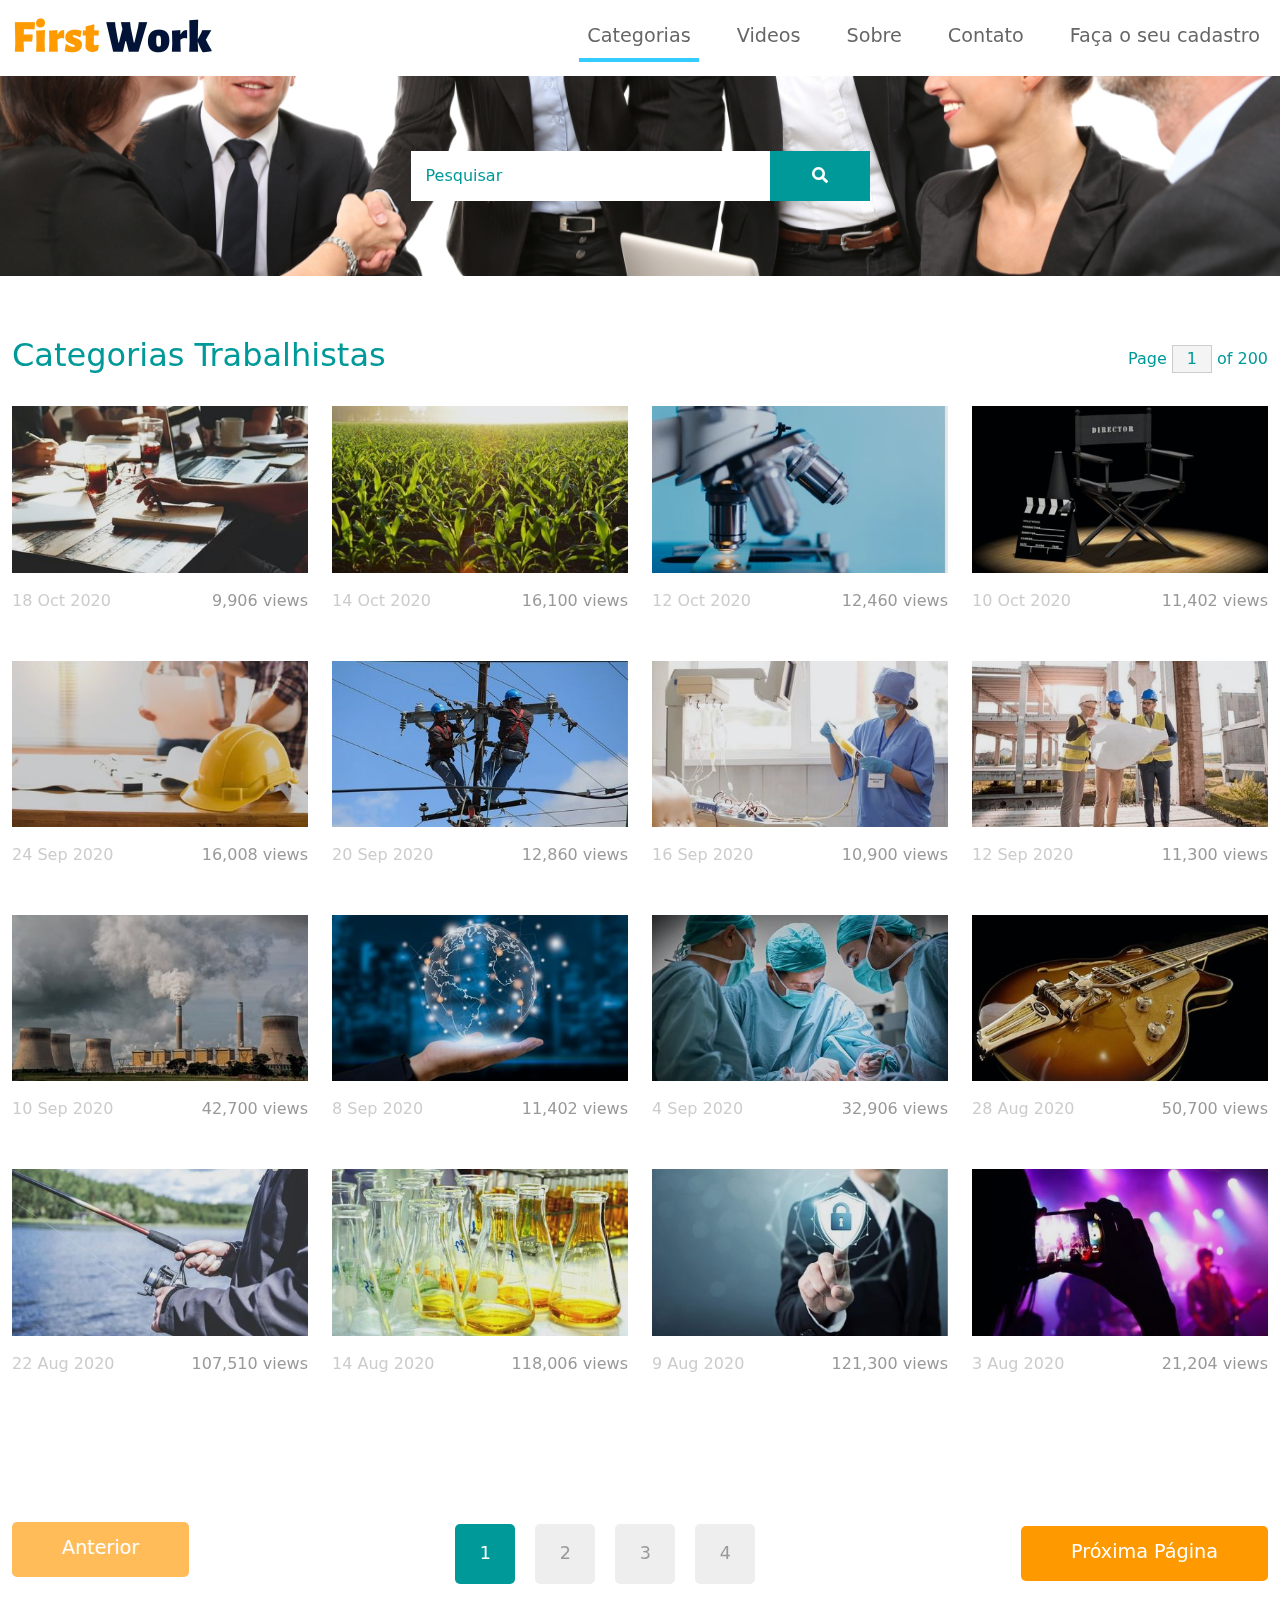
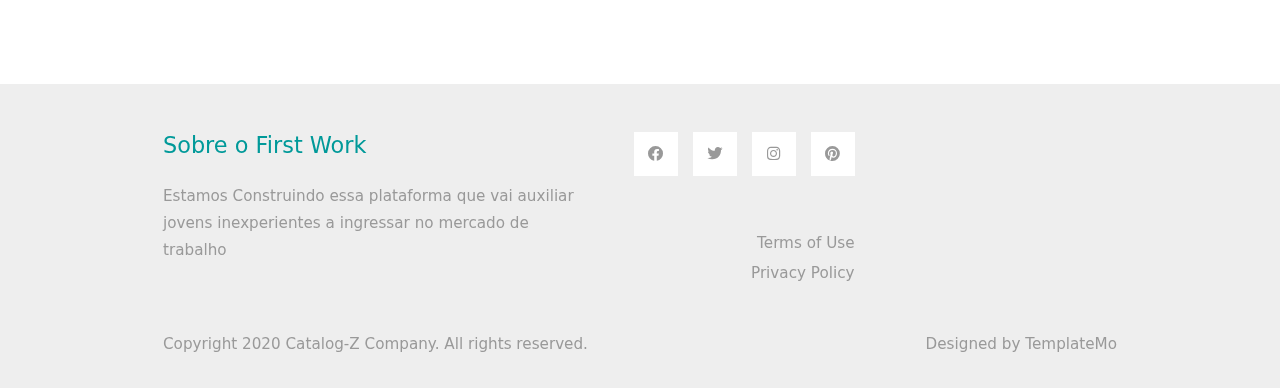
==== FirstWork/index.html @ 3b031805 "nome do arquivo" ====
<!DOCTYPE html>
<html lang="en">
<head>
    <meta charset="UTF-8">
    <meta name="viewport" content="width=device-width, initial-scale=1.0">
    <title>First Work</title>
    <link rel="stylesheet" href="css/bootstrap.min.css">
    <link rel="stylesheet" href="fontawesome/css/all.min.css">
    <link rel="stylesheet" href="css/templatemo-style.css">
<!--
    
TemplateMo 556 Catalog-Z

https://templatemo.com/tm-556-catalog-z

-->
</head>
<body>
    <!-- Page Loader -->
    <!--<div id="loader-wrapper">
        <div id="loader"></div>

        <div class="loader-section section-left"></div>
        <div class="loader-section section-right"></div>

    </div>-->
    <nav class="navbar navbar-expand-lg">
        <div class="container-fluid">
            <a class="navbar-brand" href="#">
                <img src="./img/logotipo.png" width="200px" alt="">
            </a>
            <button class="navbar-toggler" type="button" data-toggle="collapse" data-target="#navbarSupportedContent" aria-controls="navbarSupportedContent" aria-expanded="false" aria-label="Toggle navigation">
                <i class="fas fa-bars"></i>
            </button>
            <div class="collapse navbar-collapse" id="navbarSupportedContent">
            <ul class="navbar-nav ml-auto mb-2 mb-lg-0">
                <li class="nav-item">
                    <a class="nav-link nav-link-1 active" aria-current="page" href="index.html">Categorias</a>
                </li>
                <li class="nav-item">
                    <a class="nav-link nav-link-2" href="videos.html">Videos</a>
                </li>
                <li class="nav-item">
                    <a class="nav-link nav-link-3" href="about.html">Sobre</a>
                </li>
                <li class="nav-item">
                    <a class="nav-link nav-link-4" href="contact.html">Contato</a>
                </li>
                <li class="nav-item">
                    <a class="nav-link nav-link-4" href="cadastro.html">Faça o seu cadastro</a>
                </li>
            </ul>
            </div>
        </div>
    </nav>

    <div class="tm-hero d-flex justify-content-center align-items-center" data-parallax="scroll" data-image-src="img/hero.jpg">
        <form class="d-flex tm-search-form">
            <input class="form-control tm-search-input" type="search" placeholder="Pesquisar" aria-label="Pesquisar">
            <button class="btn btn-outline-success tm-search-btn" type="submit">
                <i class="fas fa-search"></i>
            </button>
        </form>
    </div>

    <div class="container-fluid tm-container-content tm-mt-60">
        <div class="row mb-4">
            <h2 class="col-6 tm-text-primary">
                Categorias Trabalhistas
            </h2>
            <div class="col-6 d-flex justify-content-end align-items-center">
                <form action="" class="tm-text-primary">
                    Page <input type="text" value="1" size="1" class="tm-input-paging tm-text-primary"> of 200
                </form>
            </div>
        </div>
        <div class="row tm-mb-90 tm-gallery">
        	<div class="col-xl-3 col-lg-4 col-md-6 col-sm-6 col-12 mb-5">
                <figure class="effect-ming tm-video-item">
                    <img src="img/administracao.jpg" alt="Image" class="img-fluid">
                    <figcaption class="d-flex align-items-center justify-content-center">
                        <h2>Administração</h2>
                        <a href="photo-detail.html">Ver vaga</a>
                    </figcaption>                    
                </figure>
                <div class="d-flex justify-content-between tm-text-gray">
                    <span class="tm-text-gray-light">18 Oct 2020</span>
                    <span>9,906 views</span>
                </div>
            </div>
            <div class="col-xl-3 col-lg-4 col-md-6 col-sm-6 col-12 mb-5">
                <figure class="effect-ming tm-video-item">
                    <img src="img/agricultura.jpg" alt="Image" class="img-fluid">
                    <figcaption class="d-flex align-items-center justify-content-center">
                        <h2>agricultura</h2>
                        <a href="photo-detail.html">Ver vaga</a>
                    </figcaption>                    
                </figure>
                <div class="d-flex justify-content-between tm-text-gray">
                    <span class="tm-text-gray-light">14 Oct 2020</span>
                    <span>16,100 views</span>
                </div>
            </div>
            <div class="col-xl-3 col-lg-4 col-md-6 col-sm-6 col-12 mb-5">
                <figure class="effect-ming tm-video-item">
                    <img src="img/biologia.jpg" alt="Image" class="img-fluid">
                    <figcaption class="d-flex align-items-center justify-content-center">
                        <h2>Biologia</h2>
                        <a href="photo-detail.html">Ver vaga</a>
                    </figcaption>                    
                </figure>
                <div class="d-flex justify-content-between tm-text-gray">
                    <span class="tm-text-gray-light">12 Oct 2020</span>
                    <span>12,460 views</span>
                </div>
            </div>

            <div class="col-xl-3 col-lg-4 col-md-6 col-sm-6 col-12 mb-5">
                <figure class="effect-ming tm-video-item">
                    <img src="img/cinema.jpg" alt="Image" class="img-fluid">
                    <figcaption class="d-flex align-items-center justify-content-center">
                        <h2>Cinema</h2>
                        <a href="photo-detail.html">Ver mais</a>
                    </figcaption>                    
                </figure>
                <div class="d-flex justify-content-between tm-text-gray">
                    <span class="tm-text-gray-light">10 Oct 2020</span>
                    <span>11,402 views</span>
                </div>
            </div>
            
            <div class="col-xl-3 col-lg-4 col-md-6 col-sm-6 col-12 mb-5">
                <figure class="effect-ming tm-video-item">
                    <img src="img/construcao-civil.jpg" alt="Image" class="img-fluid">
                    <figcaption class="d-flex align-items-center justify-content-center">
                        <h2>Construção civil</h2>
                        <a href="photo-detail.html">View more</a>
                    </figcaption>                    
                </figure>
                <div class="d-flex justify-content-between tm-text-gray">
                    <span class="tm-text-gray-light">24 Sep 2020</span>
                    <span>16,008 views</span>
                </div>
            </div>

            <div class="col-xl-3 col-lg-4 col-md-6 col-sm-6 col-12 mb-5">
                <figure class="effect-ming tm-video-item">
                    <img src="img/eletrica.jpg" alt="Image" class="img-fluid">
                    <figcaption class="d-flex align-items-center justify-content-center">
                        <h2>Elétrica</h2>
                        <a href="photo-detail.html">View more</a>
                    </figcaption>                    
                </figure>
                <div class="d-flex justify-content-between tm-text-gray">
                    <span class="tm-text-gray-light">20 Sep 2020</span>
                    <span>12,860 views</span>
                </div>
            </div>

            <div class="col-xl-3 col-lg-4 col-md-6 col-sm-6 col-12 mb-5">
                <figure class="effect-ming tm-video-item">
                    <img src="img/enfermagem.jpg" alt="Image" class="img-fluid">
                    <figcaption class="d-flex align-items-center justify-content-center">
                        <h2>Emfermagem</h2>
                        <a href="photo-detail.html">View more</a>
                    </figcaption>                    
                </figure>
                <div class="d-flex justify-content-between tm-text-gray">
                    <span class="tm-text-gray-light">16 Sep 2020</span>
                    <span>10,900 views</span>
                </div>
            </div>

            <div class="col-xl-3 col-lg-4 col-md-6 col-sm-6 col-12 mb-5">
                <figure class="effect-ming tm-video-item">
                    <img src="img/Engenharia.jpg" alt="Image" class="img-fluid">
                    <figcaption class="d-flex align-items-center justify-content-center">
                        <h2>Engenharia</h2>
                        <a href="photo-detail.html">View more</a>
                    </figcaption>                    
                </figure>
                <div class="d-flex justify-content-between tm-text-gray">
                    <span class="tm-text-gray-light">12 Sep 2020</span>
                    <span>11,300 views</span>
                </div>
            </div>

            <div class="col-xl-3 col-lg-4 col-md-6 col-sm-6 col-12 mb-5">
                <figure class="effect-ming tm-video-item">
                    <img src="img/Industria.jpg" alt="Image" class="img-fluid">
                    <figcaption class="d-flex align-items-center justify-content-center">
                        <h2>Industria</h2>
                        <a href="photo-detail.html">View more</a>
                    </figcaption>                    
                </figure>
                <div class="d-flex justify-content-between tm-text-gray">
                    <span class="tm-text-gray-light">10 Sep 2020</span>
                    <span>42,700 views</span>
                </div>
            </div>

            <div class="col-xl-3 col-lg-4 col-md-6 col-sm-6 col-12 mb-5">
                <figure class="effect-ming tm-video-item">
                    <img src="img/informatica.jpg" alt="Image" class="img-fluid">
                    <figcaption class="d-flex align-items-center justify-content-center">
                        <h2>Informatica</h2>
                        <a href="photo-detail.html">View more</a>
                    </figcaption>                    
                </figure>
                <div class="d-flex justify-content-between tm-text-gray">
                    <span class="tm-text-gray-light">8 Sep 2020</span>
                    <span>11,402 views</span>
                </div>
            </div>

            <div class="col-xl-3 col-lg-4 col-md-6 col-sm-6 col-12 mb-5">
                <figure class="effect-ming tm-video-item">
                    <img src="img/medicina.jpg" alt="Image" class="img-fluid">
                    <figcaption class="d-flex align-items-center justify-content-center">
                        <h2>Medicina</h2>
                        <a href="photo-detail.html">View more</a>
                    </figcaption>                    
                </figure>
                <div class="d-flex justify-content-between tm-text-gray">
                    <span class="tm-text-gray-light">4 Sep 2020</span>
                    <span>32,906 views</span>
                </div>
            </div>

            <div class="col-xl-3 col-lg-4 col-md-6 col-sm-6 col-12 mb-5">
                <figure class="effect-ming tm-video-item">
                    <img src="img/Musico.jpg" alt="Image" class="img-fluid">
                    <figcaption class="d-flex align-items-center justify-content-center">
                        <h2>Musica</h2>
                        <a href="photo-detail.html">View more</a>
                    </figcaption>                    
                </figure>
                <div class="d-flex justify-content-between tm-text-gray">
                    <span class="tm-text-gray-light">28 Aug 2020</span>
                    <span>50,700 views</span>
                </div>
            </div>

            <div class="col-xl-3 col-lg-4 col-md-6 col-sm-6 col-12 mb-5">
                <figure class="effect-ming tm-video-item">
                    <img src="img/pesca.jpg" alt="Image" class="img-fluid">
                    <figcaption class="d-flex align-items-center justify-content-center">
                        <h2>Pesca</h2>
                        <a href="photo-detail.html">View more</a>
                    </figcaption>                    
                </figure>
                <div class="d-flex justify-content-between tm-text-gray">
                    <span class="tm-text-gray-light">22 Aug 2020</span>
                    <span>107,510 views</span>
                </div>
            </div>

            <div class="col-xl-3 col-lg-4 col-md-6 col-sm-6 col-12 mb-5">
                <figure class="effect-ming tm-video-item">
                    <img src="img/quimica.jpg" alt="Image" class="img-fluid">
                    <figcaption class="d-flex align-items-center justify-content-center">
                        <h2>Quimica</h2>
                        <a href="photo-detail.html">View more</a>
                    </figcaption>                    
                </figure>
                <div class="d-flex justify-content-between tm-text-gray">
                    <span class="tm-text-gray-light">14 Aug 2020</span>
                    <span>118,006 views</span>
                </div>
            </div>

            <div class="col-xl-3 col-lg-4 col-md-6 col-sm-6 col-12 mb-5">
                <figure class="effect-ming tm-video-item">
                    <img src="img/seguranca.jpg" alt="Image" class="img-fluid">
                    <figcaption class="d-flex align-items-center justify-content-center">
                        <h2>Segurança</h2>
                        <a href="photo-detail.html">View more</a>
                    </figcaption>                    
                </figure>
                <div class="d-flex justify-content-between tm-text-gray">
                    <span class="tm-text-gray-light">9 Aug 2020</span>
                    <span>121,300 views</span>
                </div>
            </div>

            <div class="col-xl-3 col-lg-4 col-md-6 col-sm-6 col-12 mb-5">
                <figure class="effect-ming tm-video-item">
                    <img src="img/social_midia.jpg" alt="Image" class="img-fluid">
                    <figcaption class="d-flex align-items-center justify-content-center">
                        <h2>Social Midia</h2>
                        <a href="photo-detail.html">View more</a>
                    </figcaption>                    
                </figure>
                <div class="d-flex justify-content-between tm-text-gray">
                    <span class="tm-text-gray-light">3 Aug 2020</span>
                    <span>21,204 views</span>
                </div>
            </div>         
        </div> <!-- row -->
        <div class="row tm-mb-90">
            <div class="col-12 d-flex justify-content-between align-items-center tm-paging-col">
                <a href="javascript:void(0);" class="btn btn-primary tm-btn-prev mb-2 disabled">Anterior</a>
                <div class="tm-paging d-flex">
                    <a href="javascript:void(0);" class="active tm-paging-link">1</a>
                    <a href="javascript:void(0);" class="tm-paging-link">2</a>
                    <a href="javascript:void(0);" class="tm-paging-link">3</a>
                    <a href="javascript:void(0);" class="tm-paging-link">4</a>
                </div>
                <a href="javascript:void(0);" class="btn btn-primary tm-btn-next">Próxima Página</a>
            </div>            
        </div>
    </div> <!-- container-fluid, tm-container-content -->

    <footer class="tm-bg-gray pt-5 pb-3 tm-text-gray tm-footer">
        <div class="container-fluid tm-container-small">
            <div class="row">
                <div class="col-lg-6 col-md-12 col-12 px-5 mb-5">
                    <h3 class="tm-text-primary mb-4 tm-footer-title">Sobre o First Work</h3>
                    <p>Estamos Construindo essa plataforma que vai auxiliar jovens inexperientes a ingressar no mercado de trabalho</p>
                </div>
                <!-- 
                <div class="col-lg-3 col-md-6 col-sm-6 col-12 px-5 mb-5">
                    <h3 class="tm-text-primary mb-4 tm-footer-title">Our Links</h3>
                    <ul class="tm-footer-links pl-0">
                        <li><a href="#">Advertise</a></li>
                        <li><a href="#">Support</a></li>
                        <li><a href="#">Our Company</a></li>
                        <li><a href="#">Contact</a></li>
                    </ul>
                </div> -->
                <div class="col-lg-3 col-md-6 col-sm-6 col-12 px-5 mb-5">
                    <ul class="tm-social-links d-flex justify-content-end pl-0 mb-5">
                        <li class="mb-2"><a href="https://facebook.com"><i class="fab fa-facebook"></i></a></li>
                        <li class="mb-2"><a href="https://twitter.com"><i class="fab fa-twitter"></i></a></li>
                        <li class="mb-2"><a href="https://instagram.com"><i class="fab fa-instagram"></i></a></li>
                        <li class="mb-2"><a href="https://pinterest.com"><i class="fab fa-pinterest"></i></a></li>
                    </ul>
                    <a href="#" class="tm-text-gray text-right d-block mb-2">Terms of Use</a>
                    <a href="#" class="tm-text-gray text-right d-block">Privacy Policy</a>
                </div>
            </div>
            <div class="row">
                <div class="col-lg-8 col-md-7 col-12 px-5 mb-3">
                    Copyright 2020 Catalog-Z Company. All rights reserved.
                </div>
                <div class="col-lg-4 col-md-5 col-12 px-5 text-right">
                    Designed by <a href="https://templatemo.com" class="tm-text-gray" rel="sponsored" target="_parent">TemplateMo</a>
                </div>
            </div>
        </div>
    </footer>
    
    <script src="js/plugins.js"></script>
    <script>
        $(window).on("load", function() {
            $('body').addClass('loaded');
        });
    </script>
</body>
</html>
---- FirstWork/css/templatemo-style.css ----
/*
    
TemplateMo 556 Catalog-Z

https://templatemo.com/tm-556-catalog-z

*/

#loader-wrapper {
    position: fixed;
    top: 0;
    left: 0;
    width: 100%;
    height: 100%;
    z-index: 1001;
}
#loader {
    display: block;
    position: relative;
    left: 50%;
    top: 50%;
    width: 150px;
    height: 150px;
    margin: -75px 0 0 -75px;
    border-radius: 50%;
    border: 3px solid transparent;
    border-top-color: #3498db;

    -webkit-animation: spin 2s linear infinite; /* Chrome, Opera 15+, Safari 5+ */
    animation: spin 2s linear infinite; /* Chrome, Firefox 16+, IE 10+, Opera */

    z-index: 1002;
}

    #loader:before {
        content: "";
        position: absolute;
        top: 5px;
        left: 5px;
        right: 5px;
        bottom: 5px;
        border-radius: 50%;
        border: 3px solid transparent;
        border-top-color: #e74c3c;

        -webkit-animation: spin 3s linear infinite; /* Chrome, Opera 15+, Safari 5+ */
        animation: spin 3s linear infinite; /* Chrome, Firefox 16+, IE 10+, Opera */
    }

    #loader:after {
        content: "";
        position: absolute;
        top: 15px;
        left: 15px;
        right: 15px;
        bottom: 15px;
        border-radius: 50%;
        border: 3px solid transparent;
        border-top-color: #f9c922;

        -webkit-animation: spin 1.5s linear infinite; /* Chrome, Opera 15+, Safari 5+ */
          animation: spin 1.5s linear infinite; /* Chrome, Firefox 16+, IE 10+, Opera */
    }

    @-webkit-keyframes spin {
        0%   { 
            -webkit-transform: rotate(0deg);  /* Chrome, Opera 15+, Safari 3.1+ */
            -ms-transform: rotate(0deg);  /* IE 9 */
            transform: rotate(0deg);  /* Firefox 16+, IE 10+, Opera */
        }
        100% {
            -webkit-transform: rotate(360deg);  /* Chrome, Opera 15+, Safari 3.1+ */
            -ms-transform: rotate(360deg);  /* IE 9 */
            transform: rotate(360deg);  /* Firefox 16+, IE 10+, Opera */
        }
    }
    @keyframes spin {
        0%   { 
            -webkit-transform: rotate(0deg);  /* Chrome, Opera 15+, Safari 3.1+ */
            -ms-transform: rotate(0deg);  /* IE 9 */
            transform: rotate(0deg);  /* Firefox 16+, IE 10+, Opera */
        }
        100% {
            -webkit-transform: rotate(360deg);  /* Chrome, Opera 15+, Safari 3.1+ */
            -ms-transform: rotate(360deg);  /* IE 9 */
            transform: rotate(360deg);  /* Firefox 16+, IE 10+, Opera */
        }
    }

    #loader-wrapper .loader-section {
        position: fixed;
        top: 0;
        width: 51%;
        height: 100%;
        background: #222222;
        z-index: 1001;
        -webkit-transform: translateX(0);  /* Chrome, Opera 15+, Safari 3.1+ */
        -ms-transform: translateX(0);  /* IE 9 */
        transform: translateX(0);  /* Firefox 16+, IE 10+, Opera */
    }

    #loader-wrapper .loader-section.section-left {
        left: 0;
    }

    #loader-wrapper .loader-section.section-right {
        right: 0;
    }

    /* Loaded */
    .loaded #loader-wrapper .loader-section.section-left {
        -webkit-transform: translateX(-100%);  /* Chrome, Opera 15+, Safari 3.1+ */
            -ms-transform: translateX(-100%);  /* IE 9 */
                transform: translateX(-100%);  /* Firefox 16+, IE 10+, Opera */

        -webkit-transition: all 0.7s 0.3s cubic-bezier(0.645, 0.045, 0.355, 1.000);  
                transition: all 0.7s 0.3s cubic-bezier(0.645, 0.045, 0.355, 1.000);
    }

    .loaded #loader-wrapper .loader-section.section-right {
        -webkit-transform: translateX(100%);  /* Chrome, Opera 15+, Safari 3.1+ */
            -ms-transform: translateX(100%);  /* IE 9 */
                transform: translateX(100%);  /* Firefox 16+, IE 10+, Opera */

-webkit-transition: all 0.7s 0.3s cubic-bezier(0.645, 0.045, 0.355, 1.000);  
        transition: all 0.7s 0.3s cubic-bezier(0.645, 0.045, 0.355, 1.000);
    }
    
    .loaded #loader {
        opacity: 0;
        -webkit-transition: all 0.3s ease-out;  
                transition: all 0.3s ease-out;
    }
    .loaded #loader-wrapper {
        visibility: hidden;

        -webkit-transform: translateY(-100%);  /* Chrome, Opera 15+, Safari 3.1+ */
            -ms-transform: translateY(-100%);  /* IE 9 */
                transform: translateY(-100%);  /* Firefox 16+, IE 10+, Opera */

        -webkit-transition: all 0.3s 1s ease-out;  
                transition: all 0.3s 1s ease-out;
    }

p { line-height: 1.8; }

a { 
    text-decoration: none;
    transition: all 0.3s ease; 
}
a:hover { color:#FF9900; }
.container-fluid { max-width: 1770px; }
.tm-container-small { max-width: 1050px; }
.btn { border-radius: 0; }
.btn-primary {
    background-color: #FF9900;
    border: 0;
    border-radius: 5px;
    padding: 12px 50px 14px;
    font-size: 1.2rem;
}

.btn-primary:hover,
.btn-primary:focus {
    background-color:#FF9900;
}

.btn-primary.disabled, 
.btn-primary:disabled {
    background-color: #FF9900;
    pointer-events: all;
    cursor: not-allowed;
}

.form-control {
	padding: 10px 20px;
	width: 100%;
	height: auto;
}

.form-group { margin-bottom: 25px; }
.tm-btn-big { padding: 12px 90px 14px; }

.navbar-toggler:focus { box-shadow: none; }
.navbar-brand {
    color: #3399CC;
    font-size: 1.6rem;
}

.navbar-brand i { font-size: 2rem; }

.tm-hero {
    min-height: 200px;
    background: transparent;
}

.tm-mt-60 { margin-top: 60px; }
.tm-mb-50 { margin-bottom: 50px; }
.tm-mb-74 { margin-bottom: 74px; }
.tm-mb-90 { margin-bottom: 90px; }
.tm-text-primary { color: #009999; }
.tm-text-secondary { color: #CC6699; }
a.tm-text-primary:hover { color:#666666; }
.tm-bg-gray { background-color: #EEEEEE; }
.tm-input-paging {
    width: 40px;
    border-radius: 0;
    border: 1px solid #CCCCCC;
    background: #f4f4f4;
    text-align: center;
}

.nav-item { margin-right: 30px; }
.nav-item:last-child { margin-right: 0; }

.nav-link {
    color: #666666;
    border-bottom: 4px solid transparent;
    font-size: 1.2rem;
}

.nav-link-1.active,
.nav-link-1:hover {
    border-color: #33CCFF;
}

.nav-link-2.active,
.nav-link-2:hover {
    border-color: #FF6666;
}

.nav-link-3.active,
.nav-link-3:hover {
    border-color: #33CC66;
}

.nav-link-4.active,
.nav-link-4:hover {
    border-color: #CC66CC;
}

.tm-search-input {
    width: 360px;
    border-radius: 0;
    padding: 12px 15px;
    color: #009999;
    border: none;
}

.tm-search-input:focus {
    border-color: #009999;
    box-shadow: 0 0 0 0.25rem rgb(0 153 153 / 0.25);
}

.tm-search-input::placeholder { /* Chrome, Firefox, Opera, Safari 10.1+ */
    color: #009999;
    opacity: 1; /* Firefox */
}
  
.tm-search-input::-ms-input-placeholder { /* Microsoft Edge */
    color: #009999;
}

.tm-search-btn {
    color: white;
    background-color: #009999;
    border: none;
    width: 100px;
    height: 50px;
    margin-left: -1px;
}

p, .tm-text-gray { color: #999; }
.tm-text-gray-light { color: #CCC; }
.tm-text-gray-dark { color: #666; }

.tm-video-item {
    position: relative;
    overflow: hidden;
    text-align: center;
    cursor: pointer;
}

.tm-video-item img {
    position: relative;
    display: block;
    min-height: 100%;
    max-width: 100%;
    opacity: 0.8;
}

.tm-video-item figcaption {
    padding: 2em;
    color: #fff;
    text-transform: uppercase;
    font-size: 1.25em;
    -webkit-backface-visibility: hidden;
	backface-visibility: hidden;
}

.tm-video-item figcaption::before,
.tm-video-item figcaption::after {
    pointer-events: none;
}

.tm-video-item figcaption,
.tm-video-item figcaption > a {
    position: absolute;
    top: 0;
    left: 0;
    width: 100%;
    height: 100%;
}

.tm-video-item figcaption > a {
	z-index: 1000;
	text-indent: 200%;
	white-space: nowrap;
	font-size: 0;
	opacity: 0;
}

.tm-video-item h2 {
    word-spacing: -0.15em;
    font-weight: 300;
}

.tm-video-item h2,
.tm-video-item p {
    margin: 0;
}

.tm-video-item p {
    letter-spacing: 1px;
    font-size: 68.5%;
}

.tm-gallery div.d-block { animation: show .5s ease; }

@keyframes show {
    0% {
    	opacity: 0;
    	transform: scale(0.9);
    }
    100% {
    	opacity: 1;
    	transform: scale(1);
    }
}

.tm-paging-link {
    display: flex;
    justify-content: center;
    align-items: center;
    width: 60px;
    height: 60px;
    font-size: 1.1rem;
    color: #999;
    background-color: #EEEEEE;
    margin: 10px;
    border-radius: 5px;
    text-decoration: none;
    transition: all 0.3s ease;
}

.tm-paging-link:hover,
.tm-paging-link.active {
    background-color: #009999;
    color: #fff; 
}

/*---------------*/
/***** Ming *****/
/*---------------*/

figure.effect-ming {
	background: #030c17;
}

figure.effect-ming img {
	opacity: 0.9;
	-webkit-transition: opacity 0.35s;
	transition: opacity 0.35s;
}

figure.effect-ming figcaption::before {
	position: absolute;
	top: 30px;
	right: 30px;
	bottom: 30px;
	left: 30px;
	border: 2px solid #fff;
	box-shadow: 0 0 0 30px rgba(255,255,255,0.2);
	content: '';
	opacity: 0;
	-webkit-transition: opacity 0.35s, -webkit-transform 0.35s;
	transition: opacity 0.35s, transform 0.35s;
	-webkit-transform: scale3d(1.4,1.4,1);
	transform: scale3d(1.4,1.4,1);
}

figure.effect-ming h2 {
    font-size: 1.3em;
	opacity: 0;
	-webkit-transition: opacity 0.35s, -webkit-transform 0.35s;
	transition: opacity 0.35s, transform 0.35s;
	-webkit-transform: scale(1.5);
	transform: scale(1.5);
}

figure.effect-ming:hover figcaption::before,
figure.effect-ming:hover h2 {
	opacity: 1;
	-webkit-transform: scale3d(1,1,1);
	transform: scale3d(1,1,1);
}

figure.effect-ming:hover figcaption { background-color: rgba(58,52,42,0); }
figure.effect-ming:hover img { opacity: 0.4; }

.tm-footer-links li {
    list-style: none;
    margin-bottom: 5px;    
}

.tm-footer-links li a { color: #999999; }
.tm-footer-links li a:hover { color: #009999; }

.tm-social-links li {
    list-style: none;
    margin-right: 15px;
}

.tm-social-links li:last-child { margin-right: 0; }

.tm-social-links li a  {
    color: #999999;
    width: 44px;
    height: 44px;
    display: flex;
    background-color: #fff;
    align-items: center;
    justify-content: center;
}

.tm-social-links li a:hover {
    color: #fff;
    background-color: #009999;
}

.tm-footer { font-size: 0.95rem; }
.tm-footer-title { font-size: 1.4rem; }

/* Videos */
#tm-video-container {
    max-height: 400px;
    overflow: hidden;
    background-color: #333;
    margin-bottom: 90px;
    position: relative;
}

#tm-video {
    display: block;
    width: 100%;
    height: auto;
}

#tm-video-control-button {
    position: absolute;
    bottom: 20px;
    right: 20px;
    z-index: 1000;
    color: #e1e1e1;
}

.tm-video-details {
    height: 100%;
    padding: 40px;
}

/* About */
.tm-row-1640 { max-width: 1640px; }
.tm-about-2-col { max-width: 716px; }
.tm-about-3-col { max-width: 540px; }

.tm-about-2-col,
.tm-about-3-col {
    margin-bottom: 50px;
}

.tm-about-icon-container {
    width: 150px;
    height: 150px;
    border: 1px solid #009999;
    display: flex;
    align-items: center;
    justify-content: center;
}

.tm-about-img-text { max-width: 940px; }

/* Contact */
select.form-control { border-radius: 0; }
select.form-control option { height: 30px; }

select:not([multiple]) {
    -webkit-appearance: none;
    -moz-appearance: none;
    background-position: right 15px center;
    background-repeat: no-repeat;
    background-image: url(../img/select-arrow.png);
    padding: 14px 20px;
    padding-right: 20px;
    color: #666;
}

.mapouter{
    position:relative;
    height:480px;
    width:100%;
    max-width: 480px;
}

.gmap-canvas {
    overflow:hidden;
    background:none!important;
    height:480px;
    width:100%;
}

.tm-contact-form { max-width: 420px; }
.tm-address-col { max-width: 520px; }
.tm-contacts { padding-left: 0; }

.tm-contacts li {
    list-style: none;
    margin-bottom: 20px;
}

.tm-contacts li a i { width: 30px; }
.tm-social { display: flex; }

.tm-social li {
    list-style: none;
    margin-bottom: 20px;
    margin-right: 15px;
}

.tm-social li a i {
    width: 40px;
    height: 40px;
    color: #666666;
    background-color: #EEEEEE;
    display: flex;
    align-items: center;
    justify-content: center;
    transition: all 0.3s ease;
}

.tm-social li a:hover i {
    color: #fff;
    background-color: #009999;
}

.form-control,
input:-internal-autofill-selected,
select:not([multiple]) {
    color: #009999 !important;
}

.form-control::placeholder { /* Chrome, Firefox, Opera, Safari 10.1+ */
    color:  #009999;
    opacity: 1; /* Firefox */
}

@media (max-width: 991px) {
    .navbar-collapse {
        position: fixed;
        top: 50px;
        right: 0px;
        background: white;
        width: 150px;
        padding: 15px;
    }

    .tm-container-content { max-width: 870px; }
    .tm-contact-form, .tm-address-col, .mapouter { max-width: 100%; }
    .tm-people-row { max-width: 900px; }
}

@media (max-width: 767px) {
    .tm-paging-col { flex-direction: column; }
    .tm-paging { flex-wrap: wrap; }
    .tm-about-img-text { max-width: 640px; }
    .tm-about-2-col, .tm-about-3-col { margin-bottom: 50px; }
}

@media (max-width: 575px) {
    .tm-container-content { max-width: 420px; }

    .tm-search-form {
        padding-left: 15px;
        padding-right: 15px;
        width: 100%;
        justify-content: center;
    }

    .tm-search-input {
        width: 100%;
        max-width: 360px;
    }

    .tm-people-row { max-width: 420px; }
}

@media (max-width: 400px) {
    .tm-btn-big { padding: 12px 50px 14px; }
}

@media (max-width: 334px) {
    .tm-social-links {
        flex-wrap: wrap;
        justify-content: start !important;
    }

    .tm-social-links li { margin-right: 3px; }
}
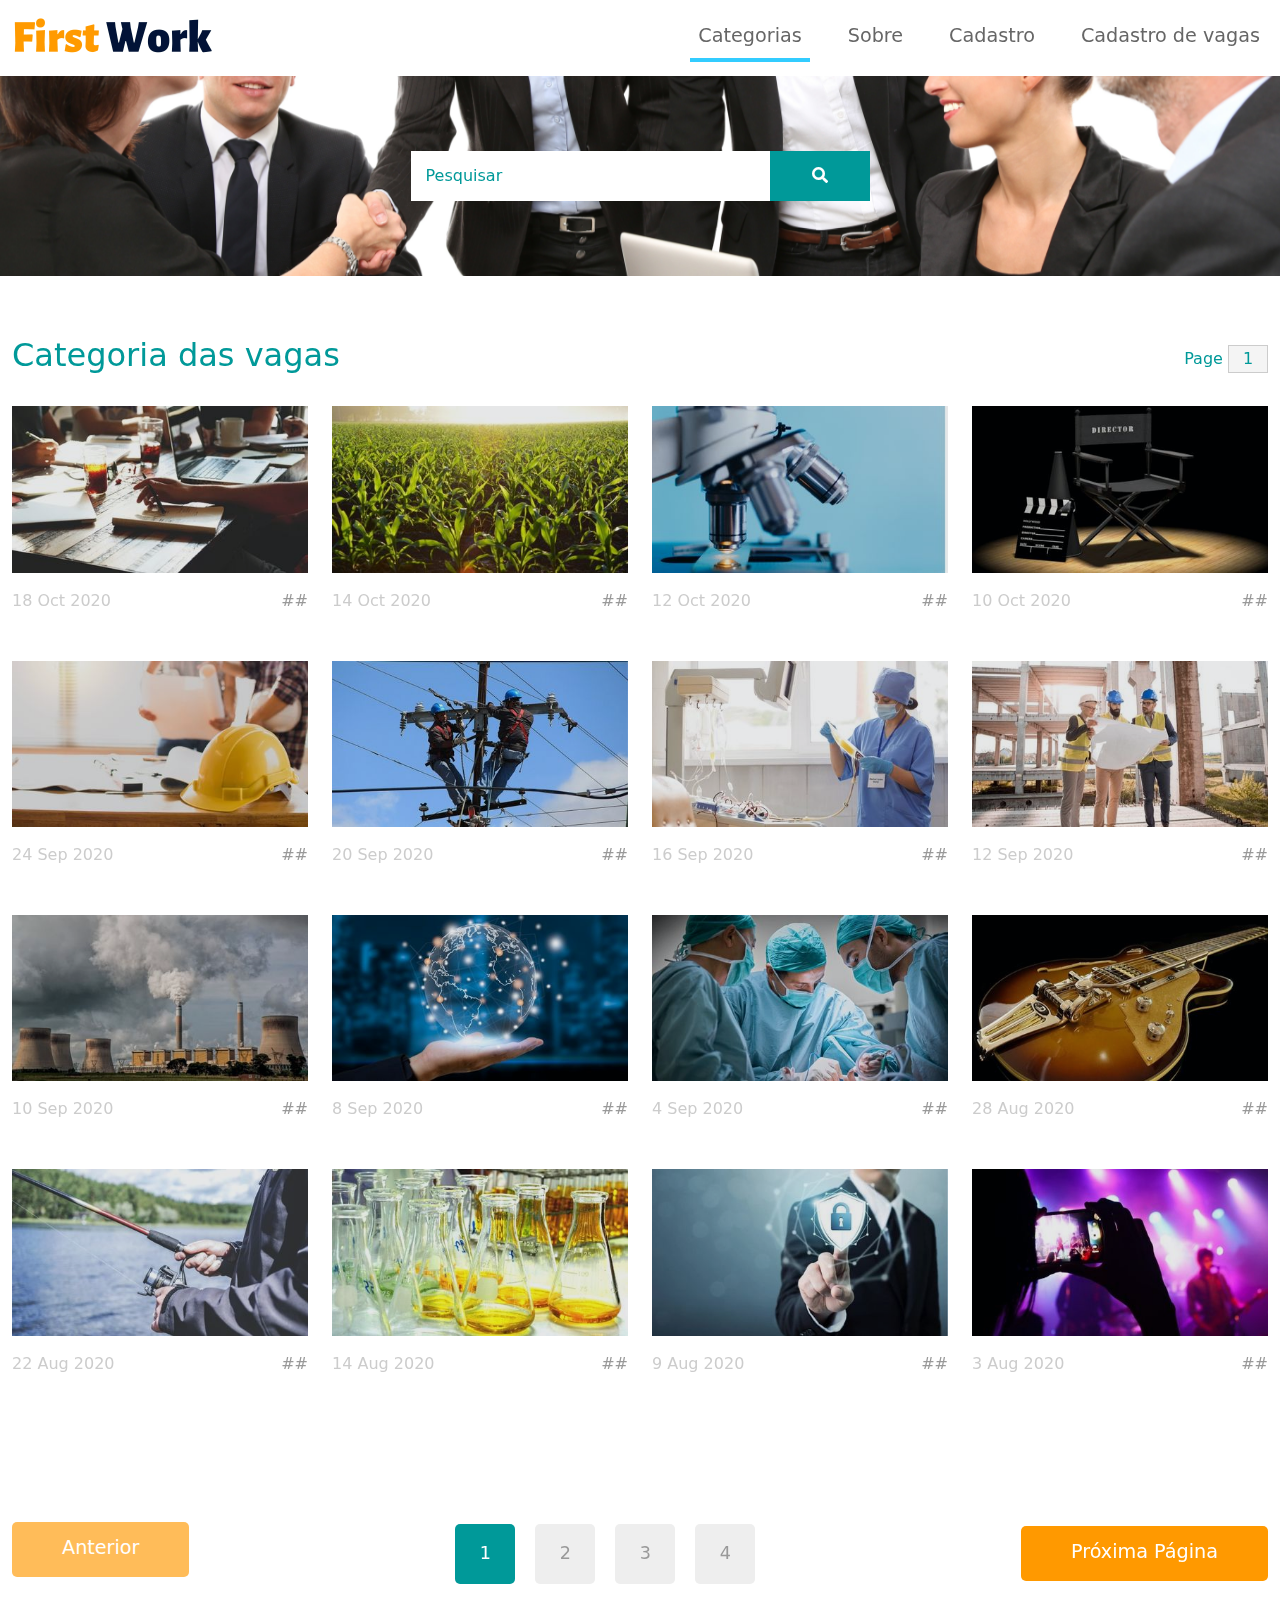
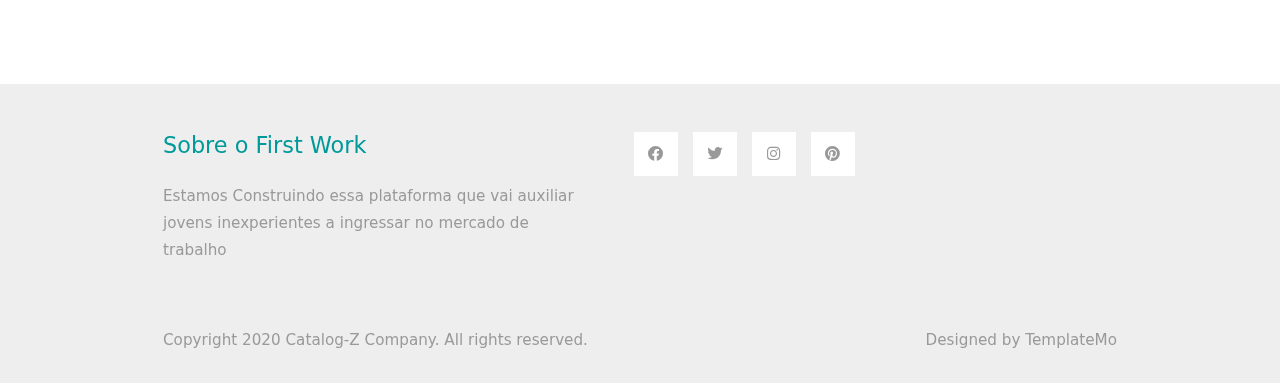
==== commit aebdb609: "Atualizando" ====
--- a/FirstWork/index.html
+++ b/FirstWork/index.html
@@ -26,7 +26,7 @@
     </div>-->
     <nav class="navbar navbar-expand-lg">
         <div class="container-fluid">
-            <a class="navbar-brand" href="#">
+            <a class="navbar-brand" href="index.php">
                 <img src="./img/logotipo.png" width="200px" alt="">
             </a>
             <button class="navbar-toggler" type="button" data-toggle="collapse" data-target="#navbarSupportedContent" aria-controls="navbarSupportedContent" aria-expanded="false" aria-label="Toggle navigation">
@@ -35,19 +35,22 @@
             <div class="collapse navbar-collapse" id="navbarSupportedContent">
             <ul class="navbar-nav ml-auto mb-2 mb-lg-0">
                 <li class="nav-item">
-                    <a class="nav-link nav-link-1 active" aria-current="page" href="index.html">Categorias</a>
+                    <a class="nav-link nav-link-1 active" aria-current="page" href="index.php">Categorias</a>
+                </li>
+                <!-- <li class="nav-item">
+                    <a class="nav-link nav-link-2" href="videos.php">Videos</a>
+                </li> -->
+                <li class="nav-item">
+                    <a class="nav-link nav-link-3" href="about.php">Sobre</a>
+                </li>
+                <!-- <li class="nav-item">
+                    <a class="nav-link nav-link-4" href="contact.php">Contato</a>
+                </li> -->
+                <li class="nav-item">
+                    <a class="nav-link nav-link-4" href="cadastro.php">Cadastro</a>
                 </li>
                 <li class="nav-item">
-                    <a class="nav-link nav-link-2" href="videos.html">Videos</a>
-                </li>
-                <li class="nav-item">
-                    <a class="nav-link nav-link-3" href="about.html">Sobre</a>
-                </li>
-                <li class="nav-item">
-                    <a class="nav-link nav-link-4" href="contact.html">Contato</a>
-                </li>
-                <li class="nav-item">
-                    <a class="nav-link nav-link-4" href="cadastro.html">Faça o seu cadastro</a>
+                    <a class="nav-link nav-link-4" href="cadastrovaga.php">Cadastro de vagas</a>
                 </li>
             </ul>
             </div>
@@ -66,11 +69,11 @@
     <div class="container-fluid tm-container-content tm-mt-60">
         <div class="row mb-4">
             <h2 class="col-6 tm-text-primary">
-                Categorias Trabalhistas
+                Categoria das vagas
             </h2>
             <div class="col-6 d-flex justify-content-end align-items-center">
                 <form action="" class="tm-text-primary">
-                    Page <input type="text" value="1" size="1" class="tm-input-paging tm-text-primary"> of 200
+                    Page <input type="text" value="1" size="1" class="tm-input-paging tm-text-primary"> 
                 </form>
             </div>
         </div>
@@ -80,12 +83,12 @@
                     <img src="img/administracao.jpg" alt="Image" class="img-fluid">
                     <figcaption class="d-flex align-items-center justify-content-center">
                         <h2>Administração</h2>
-                        <a href="photo-detail.html">Ver vaga</a>
+                        <a href="photo-detail.php">Ver vaga</a>
                     </figcaption>                    
                 </figure>
                 <div class="d-flex justify-content-between tm-text-gray">
                     <span class="tm-text-gray-light">18 Oct 2020</span>
-                    <span>9,906 views</span>
+                    <span>##</span>
                 </div>
             </div>
             <div class="col-xl-3 col-lg-4 col-md-6 col-sm-6 col-12 mb-5">
@@ -93,12 +96,12 @@
                     <img src="img/agricultura.jpg" alt="Image" class="img-fluid">
                     <figcaption class="d-flex align-items-center justify-content-center">
                         <h2>agricultura</h2>
-                        <a href="photo-detail.html">Ver vaga</a>
+                        <a href="photo-detail.php">Ver vaga</a>
                     </figcaption>                    
                 </figure>
                 <div class="d-flex justify-content-between tm-text-gray">
                     <span class="tm-text-gray-light">14 Oct 2020</span>
-                    <span>16,100 views</span>
+                    <span>##</span>
                 </div>
             </div>
             <div class="col-xl-3 col-lg-4 col-md-6 col-sm-6 col-12 mb-5">
@@ -106,12 +109,12 @@
                     <img src="img/biologia.jpg" alt="Image" class="img-fluid">
                     <figcaption class="d-flex align-items-center justify-content-center">
                         <h2>Biologia</h2>
-                        <a href="photo-detail.html">Ver vaga</a>
+                        <a href="photo-detail.php">Ver vaga</a>
                     </figcaption>                    
                 </figure>
                 <div class="d-flex justify-content-between tm-text-gray">
                     <span class="tm-text-gray-light">12 Oct 2020</span>
-                    <span>12,460 views</span>
+                    <span>##</span>
                 </div>
             </div>
 
@@ -120,12 +123,12 @@
                     <img src="img/cinema.jpg" alt="Image" class="img-fluid">
                     <figcaption class="d-flex align-items-center justify-content-center">
                         <h2>Cinema</h2>
-                        <a href="photo-detail.html">Ver mais</a>
+                        <a href="photo-detail.php">Ver mais</a>
                     </figcaption>                    
                 </figure>
                 <div class="d-flex justify-content-between tm-text-gray">
                     <span class="tm-text-gray-light">10 Oct 2020</span>
-                    <span>11,402 views</span>
+                    <span>##</span>
                 </div>
             </div>
             
@@ -134,12 +137,12 @@
                     <img src="img/construcao-civil.jpg" alt="Image" class="img-fluid">
                     <figcaption class="d-flex align-items-center justify-content-center">
                         <h2>Construção civil</h2>
-                        <a href="photo-detail.html">View more</a>
+                        <a href="photo-detail.php">View more</a>
                     </figcaption>                    
                 </figure>
                 <div class="d-flex justify-content-between tm-text-gray">
                     <span class="tm-text-gray-light">24 Sep 2020</span>
-                    <span>16,008 views</span>
+                    <span>##</span>
                 </div>
             </div>
 
@@ -148,12 +151,12 @@
                     <img src="img/eletrica.jpg" alt="Image" class="img-fluid">
                     <figcaption class="d-flex align-items-center justify-content-center">
                         <h2>Elétrica</h2>
-                        <a href="photo-detail.html">View more</a>
+                        <a href="photo-detail.php">View more</a>
                     </figcaption>                    
                 </figure>
                 <div class="d-flex justify-content-between tm-text-gray">
                     <span class="tm-text-gray-light">20 Sep 2020</span>
-                    <span>12,860 views</span>
+                    <span>##</span>
                 </div>
             </div>
 
@@ -162,12 +165,12 @@
                     <img src="img/enfermagem.jpg" alt="Image" class="img-fluid">
                     <figcaption class="d-flex align-items-center justify-content-center">
                         <h2>Emfermagem</h2>
-                        <a href="photo-detail.html">View more</a>
+                        <a href="photo-detail.php">View more</a>
                     </figcaption>                    
                 </figure>
                 <div class="d-flex justify-content-between tm-text-gray">
                     <span class="tm-text-gray-light">16 Sep 2020</span>
-                    <span>10,900 views</span>
+                    <span>##</span>
                 </div>
             </div>
 
@@ -176,12 +179,12 @@
                     <img src="img/Engenharia.jpg" alt="Image" class="img-fluid">
                     <figcaption class="d-flex align-items-center justify-content-center">
                         <h2>Engenharia</h2>
-                        <a href="photo-detail.html">View more</a>
+                        <a href="photo-detail.php">View more</a>
                     </figcaption>                    
                 </figure>
                 <div class="d-flex justify-content-between tm-text-gray">
                     <span class="tm-text-gray-light">12 Sep 2020</span>
-                    <span>11,300 views</span>
+                    <span>##</span>
                 </div>
             </div>
 
@@ -190,12 +193,12 @@
                     <img src="img/Industria.jpg" alt="Image" class="img-fluid">
                     <figcaption class="d-flex align-items-center justify-content-center">
                         <h2>Industria</h2>
-                        <a href="photo-detail.html">View more</a>
+                        <a href="photo-detail.php">View more</a>
                     </figcaption>                    
                 </figure>
                 <div class="d-flex justify-content-between tm-text-gray">
                     <span class="tm-text-gray-light">10 Sep 2020</span>
-                    <span>42,700 views</span>
+                    <span>##</span>
                 </div>
             </div>
 
@@ -204,12 +207,12 @@
                     <img src="img/informatica.jpg" alt="Image" class="img-fluid">
                     <figcaption class="d-flex align-items-center justify-content-center">
                         <h2>Informatica</h2>
-                        <a href="photo-detail.html">View more</a>
+                        <a href="photo-detail.php">View more</a>
                     </figcaption>                    
                 </figure>
                 <div class="d-flex justify-content-between tm-text-gray">
                     <span class="tm-text-gray-light">8 Sep 2020</span>
-                    <span>11,402 views</span>
+                    <span>##</span>
                 </div>
             </div>
 
@@ -218,12 +221,12 @@
                     <img src="img/medicina.jpg" alt="Image" class="img-fluid">
                     <figcaption class="d-flex align-items-center justify-content-center">
                         <h2>Medicina</h2>
-                        <a href="photo-detail.html">View more</a>
+                        <a href="photo-detail.php">View more</a>
                     </figcaption>                    
                 </figure>
                 <div class="d-flex justify-content-between tm-text-gray">
                     <span class="tm-text-gray-light">4 Sep 2020</span>
-                    <span>32,906 views</span>
+                    <span>##</span>
                 </div>
             </div>
 
@@ -232,12 +235,12 @@
                     <img src="img/Musico.jpg" alt="Image" class="img-fluid">
                     <figcaption class="d-flex align-items-center justify-content-center">
                         <h2>Musica</h2>
-                        <a href="photo-detail.html">View more</a>
+                        <a href="photo-detail.php">View more</a>
                     </figcaption>                    
                 </figure>
                 <div class="d-flex justify-content-between tm-text-gray">
                     <span class="tm-text-gray-light">28 Aug 2020</span>
-                    <span>50,700 views</span>
+                    <span>##</span>
                 </div>
             </div>
 
@@ -246,12 +249,12 @@
                     <img src="img/pesca.jpg" alt="Image" class="img-fluid">
                     <figcaption class="d-flex align-items-center justify-content-center">
                         <h2>Pesca</h2>
-                        <a href="photo-detail.html">View more</a>
+                        <a href="photo-detail.php">View more</a>
                     </figcaption>                    
                 </figure>
                 <div class="d-flex justify-content-between tm-text-gray">
                     <span class="tm-text-gray-light">22 Aug 2020</span>
-                    <span>107,510 views</span>
+                    <span>##</span>
                 </div>
             </div>
 
@@ -260,12 +263,12 @@
                     <img src="img/quimica.jpg" alt="Image" class="img-fluid">
                     <figcaption class="d-flex align-items-center justify-content-center">
                         <h2>Quimica</h2>
-                        <a href="photo-detail.html">View more</a>
+                        <a href="photo-detail.php">View more</a>
                     </figcaption>                    
                 </figure>
                 <div class="d-flex justify-content-between tm-text-gray">
                     <span class="tm-text-gray-light">14 Aug 2020</span>
-                    <span>118,006 views</span>
+                    <span>##</span>
                 </div>
             </div>
 
@@ -274,12 +277,12 @@
                     <img src="img/seguranca.jpg" alt="Image" class="img-fluid">
                     <figcaption class="d-flex align-items-center justify-content-center">
                         <h2>Segurança</h2>
-                        <a href="photo-detail.html">View more</a>
+                        <a href="photo-detail.php">View more</a>
                     </figcaption>                    
                 </figure>
                 <div class="d-flex justify-content-between tm-text-gray">
                     <span class="tm-text-gray-light">9 Aug 2020</span>
-                    <span>121,300 views</span>
+                    <span>##</span>
                 </div>
             </div>
 
@@ -288,12 +291,12 @@
                     <img src="img/social_midia.jpg" alt="Image" class="img-fluid">
                     <figcaption class="d-flex align-items-center justify-content-center">
                         <h2>Social Midia</h2>
-                        <a href="photo-detail.html">View more</a>
+                        <a href="photo-detail.php">View more</a>
                     </figcaption>                    
                 </figure>
                 <div class="d-flex justify-content-between tm-text-gray">
                     <span class="tm-text-gray-light">3 Aug 2020</span>
-                    <span>21,204 views</span>
+                    <span>##</span>
                 </div>
             </div>         
         </div> <!-- row -->
@@ -335,8 +338,7 @@
                         <li class="mb-2"><a href="https://instagram.com"><i class="fab fa-instagram"></i></a></li>
                         <li class="mb-2"><a href="https://pinterest.com"><i class="fab fa-pinterest"></i></a></li>
                     </ul>
-                    <a href="#" class="tm-text-gray text-right d-block mb-2">Terms of Use</a>
-                    <a href="#" class="tm-text-gray text-right d-block">Privacy Policy</a>
+                    
                 </div>
             </div>
             <div class="row">
--- a/FirstWork/css/templatemo-style.css
+++ b/FirstWork/css/templatemo-style.css
@@ -47,6 +47,8 @@
         animation: spin 3s linear infinite; /* Chrome, Firefox 16+, IE 10+, Opera */
     }
 
+  
+
     #loader:after {
         content: "";
         position: absolute;
@@ -180,6 +182,7 @@
 
 .form-group { margin-bottom: 25px; }
 .tm-btn-big { padding: 12px 90px 14px; }
+
 
 .navbar-toggler:focus { box-shadow: none; }
 .navbar-brand {
